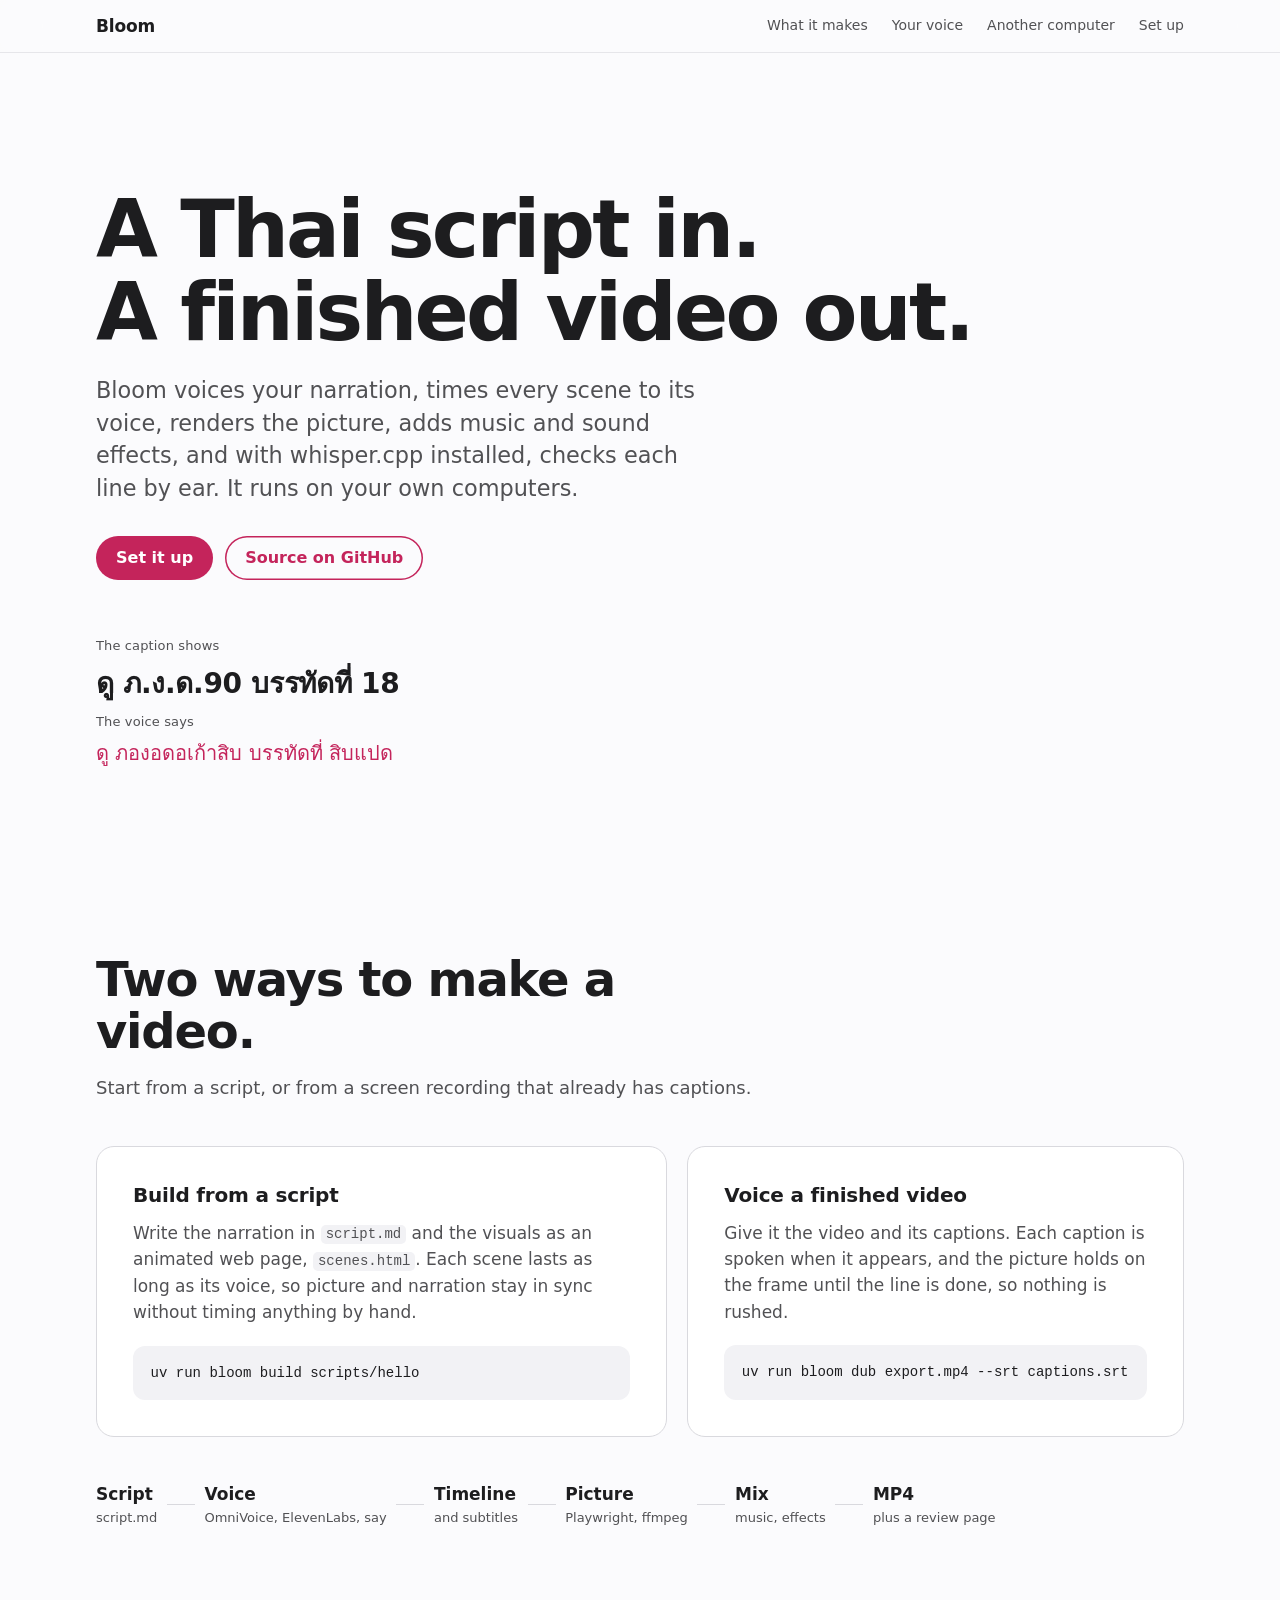
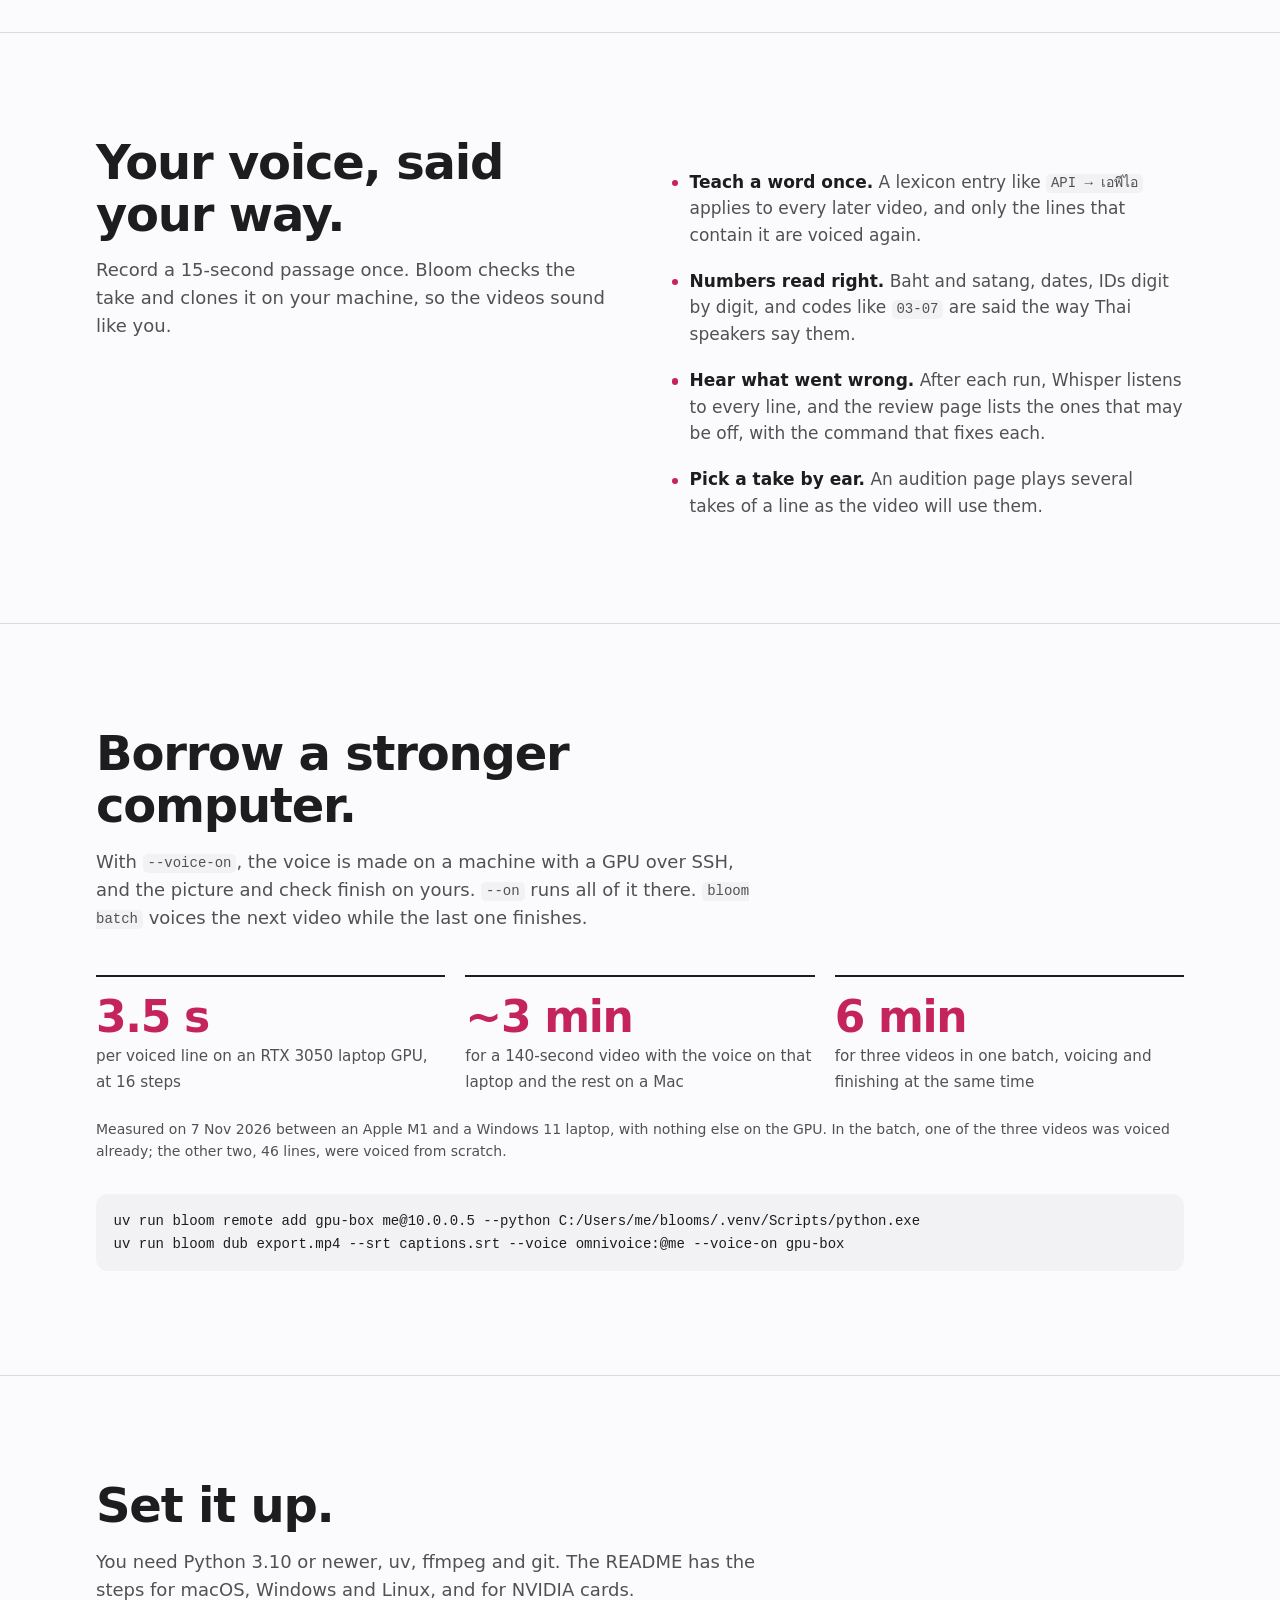
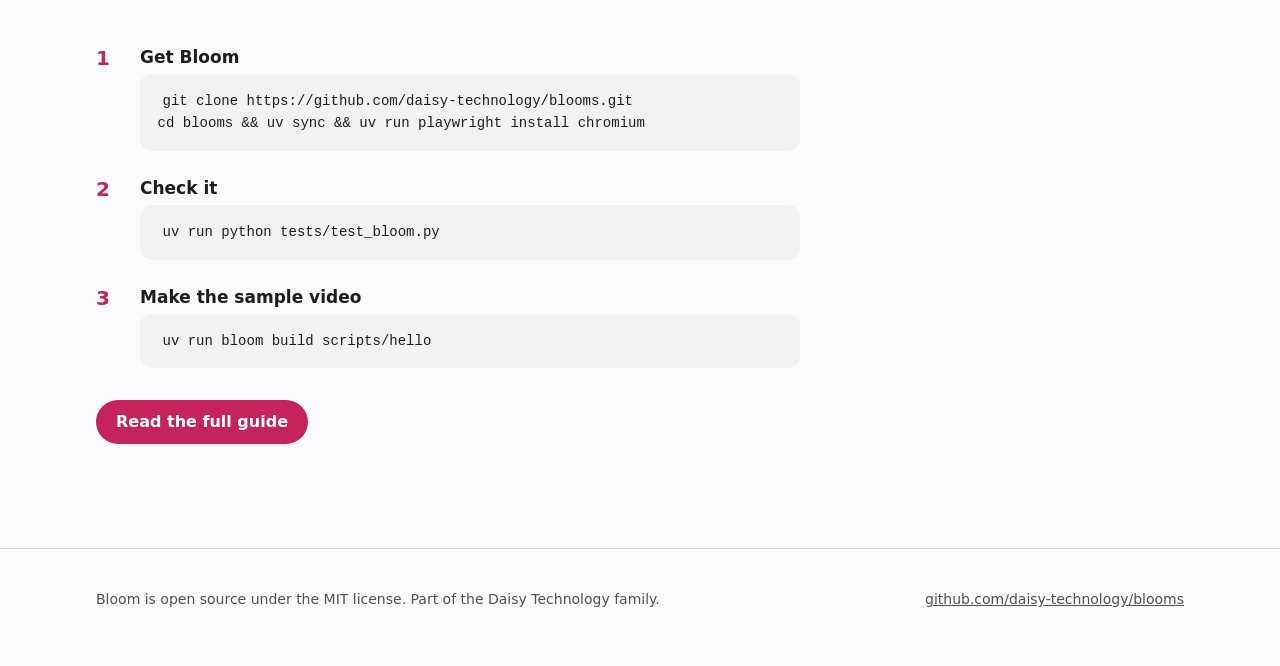
==== docs/index.html @ 54e86c18 "Add a setup guide and a one-page tour The README's Install section becomes Set up: the tools for mac" ====
<!doctype html>
<html lang="en">
<head>
<meta charset="utf-8">
<meta name="viewport" content="width=device-width, initial-scale=1">
<title>Bloom: Thai voiceover videos</title>
<meta name="description" content="Bloom turns a Thai voiceover script into a finished, animated video, and voices videos made elsewhere. Open source, MIT.">
<style>
  /* Design read: open-source tool page for Thai creators and developers, Apple-like calm product language.
     Dials ENERGY 2 / RHYTHM 2 / MOTION 1: press feedback only. One accent (rose), used for the actions and the
     measured numbers. Motif: the caption/voice pair, Bloom's own {shown|spoken} idea. */
  :root {
    --bg: #fbfbfd;
    --surface: #ffffff;
    --ink: #1d1d1f;
    --muted: #515154;
    --line: #d9d9de;
    --accent: #c4245b;
    --accent-ink: #ffffff;
    --code-bg: #f2f2f5;
    --nav: rgba(251, 251, 253, 0.72);
    --thai: "Thonburi", "Leelawadee UI", "Noto Sans Thai", "Sarabun", sans-serif;
  }
  @media (prefers-color-scheme: dark) {
    :root {
      --bg: #000000;
      --surface: #111113;
      --ink: #f5f5f7;
      --muted: #a1a1a6;
      --line: #2e2e33;
      --accent: #ff5c8a;
      --accent-ink: #1d0009;
      --code-bg: #17171a;
      --nav: rgba(0, 0, 0, 0.66);
    }
  }
  * { box-sizing: border-box; }
  html { scroll-behavior: smooth; scroll-padding-top: 4rem; }
  body {
    margin: 0;
    background: var(--bg);
    color: var(--ink);
    font: 1.0625rem/1.55 system-ui, -apple-system, "Segoe UI", var(--thai);
    -webkit-font-smoothing: antialiased;
  }
  [lang="th"] { font-family: system-ui, var(--thai); line-height: 1.7; }
  a { color: inherit; }
  :focus-visible { outline: 3px solid var(--accent); outline-offset: 3px; border-radius: 6px; }
  .skip { position: absolute; left: -999px; top: 0.5rem; background: var(--surface); padding: 0.5rem 1rem; border-radius: 8px; }
  .skip:focus { left: 1rem; z-index: 10; }
  .wrap { width: min(68rem, 100% - 2.5rem); margin-inline: auto; }

  /* translucent nav: content scrolls under it, a soft edge instead of a hard rule */
  nav {
    position: sticky; top: 0; z-index: 5;
    background: var(--nav);
    backdrop-filter: saturate(180%) blur(20px);
    -webkit-backdrop-filter: saturate(180%) blur(20px);
    box-shadow: 0 1px 0 color-mix(in srgb, var(--line) 60%, transparent);
  }
  nav .wrap { display: flex; align-items: center; gap: 1.5rem; height: 3.25rem; }
  .mark { font-weight: 650; letter-spacing: -0.01em; text-decoration: none; margin-right: auto; }
  nav a:not(.mark) { color: var(--muted); text-decoration: none; font-size: 0.875rem; }
  nav a:not(.mark):hover { color: var(--ink); }

  h1, h2, h3 { margin: 0; font-weight: 700; }
  h1 { font-size: clamp(2.6rem, 7vw, 5rem); line-height: 1.04; letter-spacing: -0.035em; }
  h2 { font-size: clamp(1.9rem, 4.2vw, 3rem); line-height: 1.08; letter-spacing: -0.025em; }
  h3 { font-size: 1.25rem; line-height: 1.25; letter-spacing: -0.01em; }
  p { margin: 0; }
  .lede { font-size: clamp(1.15rem, 2.2vw, 1.4rem); line-height: 1.45; color: var(--muted); max-width: 38rem; }

  .hero { padding: clamp(4rem, 12vw, 8.5rem) 0 clamp(3rem, 8vw, 5rem); }
  .hero .lede { margin-top: 1.25rem; }
  .actions { display: flex; flex-wrap: wrap; gap: 0.75rem; margin-top: 2rem; }
  .btn {
    display: inline-flex; align-items: center; min-height: 2.75rem; padding: 0 1.25rem;
    border-radius: 980px; font-size: 1rem; font-weight: 600; text-decoration: none;
    transition: transform 100ms ease-out, background-color 150ms ease;
  }
  .btn:active { transform: scale(0.97); }  /* feedback on press, not on release */
  .btn-primary { background: var(--accent); color: var(--accent-ink); }
  .btn-quiet { color: var(--accent); box-shadow: inset 0 0 0 1.5px var(--accent); }

  /* the motif: what the caption shows, over what the voice says */
  .pair { margin-top: 3.5rem; display: grid; gap: 0.25rem; max-width: 40rem; }
  .pair .shown { font-size: clamp(1.3rem, 3vw, 1.75rem); font-weight: 600; letter-spacing: -0.01em; }
  .pair .spoken { color: var(--accent); font-size: clamp(1.05rem, 2.2vw, 1.25rem); }
  .pair .label { font-size: 0.8125rem; color: var(--muted); letter-spacing: 0.01em; }

  section { padding: clamp(3.5rem, 9vw, 6.5rem) 0; }
  section + section { border-top: 1px solid var(--line); }
  .head { max-width: 42rem; }
  .head p { margin-top: 1rem; color: var(--muted); font-size: 1.125rem; }

  .ways { display: grid; grid-template-columns: 1.15fr 1fr; gap: 1.25rem; margin-top: 2.75rem; }
  .ways > *, .split > *, .steps li > * { min-width: 0; }  /* a long command scrolls in its block, never widens the page */
  .way { background: var(--surface); border: 1px solid var(--line); border-radius: 18px; padding: clamp(1.5rem, 3vw, 2.25rem); }
  .way p { margin-top: 0.75rem; color: var(--muted); }
  .way pre { margin-top: 1.25rem; }

  pre, code { font-family: ui-monospace, "SF Mono", Menlo, Consolas, monospace; font-size: 0.875rem; }
  pre { margin: 0; background: var(--code-bg); border-radius: 12px; padding: 1rem 1.1rem; overflow-x: auto; line-height: 1.6; }
  p code, li code { background: var(--code-bg); padding: 0.1em 0.35em; border-radius: 5px; }

  .flow { list-style: none; margin: 2.75rem 0 0; padding: 0; display: flex; flex-wrap: wrap; gap: 0.5rem 0; }
  .flow li { display: flex; align-items: center; font-weight: 600; }
  .flow li + li::before { content: ""; width: 1.75rem; height: 1.5px; background: var(--line); margin: 0 0.6rem; }
  .flow small { display: block; font-weight: 400; color: var(--muted); font-size: 0.8125rem; }

  .split { display: grid; grid-template-columns: 1fr 1fr; gap: clamp(2rem, 5vw, 4rem); align-items: start; }
  .points { margin: 2rem 0 0; padding: 0; list-style: none; display: grid; gap: 1.25rem; }
  .points li { padding-left: 1.1rem; position: relative; color: var(--muted); }
  .points li strong { color: var(--ink); }
  .points li::before { content: ""; position: absolute; left: 0; top: 0.65em; width: 0.4rem; height: 0.4rem; border-radius: 50%; background: var(--accent); }

  .numbers { display: grid; grid-template-columns: repeat(3, 1fr); gap: 1.25rem; margin-top: 2.75rem; }
  .numbers div { border-top: 2px solid var(--ink); padding-top: 1rem; }
  .numbers b { display: block; font-size: clamp(2rem, 4.5vw, 2.75rem); letter-spacing: -0.03em; line-height: 1.1; color: var(--accent); }
  .numbers span { color: var(--muted); font-size: 0.95rem; }
  .note { margin-top: 1.5rem; font-size: 0.875rem; color: var(--muted); }

  .steps { counter-reset: s; list-style: none; margin: 2.5rem 0 0; padding: 0; display: grid; gap: 1.5rem; max-width: 44rem; }
  .steps li { counter-increment: s; display: grid; grid-template-columns: 2rem 1fr; gap: 0.25rem 0.75rem; }
  .steps li::before { content: counter(s); grid-row: span 2; font-weight: 700; color: var(--accent); font-size: 1.25rem; line-height: 1.4; }
  .steps p { color: var(--muted); }

  footer { padding: 2.5rem 0 3.5rem; color: var(--muted); font-size: 0.875rem; border-top: 1px solid var(--line); }
  footer .wrap { display: flex; flex-wrap: wrap; gap: 0.5rem 1.5rem; justify-content: space-between; }

  @media (max-width: 760px) {
    nav a.opt { display: none; }
    .ways, .split { grid-template-columns: 1fr; }
    .numbers { grid-template-columns: 1fr; }
    .flow { display: grid; grid-template-columns: 1fr 1fr; gap: 1rem; }  /* wrapped rows would start on a connector */
    .flow li { align-items: flex-start; }
    .flow li + li::before { content: none; }
  }
  @media (prefers-reduced-motion: reduce) {
    html { scroll-behavior: auto; }
    .btn, .btn:active { transition: none; transform: none; }
  }
  @media (prefers-reduced-transparency: reduce) {
    nav { background: var(--bg); backdrop-filter: none; -webkit-backdrop-filter: none; }
  }
  @media (prefers-contrast: more) {
    :root { --muted: var(--ink); --line: var(--ink); }
  }
</style>
</head>
<body>
<a class="skip" href="#main">Skip to content</a>
<nav aria-label="Main">
  <div class="wrap">
    <a class="mark" href="#top">Bloom</a>
    <a class="opt" href="#ways">What it makes</a>
    <a class="opt" href="#voice">Your voice</a>
    <a class="opt" href="#gpu">Another computer</a>
    <a href="#setup">Set up</a>
  </div>
</nav>

<main id="main">
  <header class="hero" id="top">
    <div class="wrap">
      <h1>A Thai script in.<br>A finished video out.</h1>
      <p class="lede">Bloom voices your narration, times every scene to its voice, renders the picture, adds music and sound effects, and with whisper.cpp installed, checks each line by ear. It runs on your own computers.</p>
      <div class="actions">
        <a class="btn btn-primary" href="#setup">Set it up</a>
        <a class="btn btn-quiet" href="https://github.com/daisy-technology/blooms">Source on GitHub</a>
      </div>
      <div class="pair" aria-label="Example: what the caption shows and what the voice says">
        <span class="label">The caption shows</span>
        <span class="shown" lang="th">ดู ภ.ง.ด.90 บรรทัดที่ 18</span>
        <span class="label">The voice says</span>
        <span class="spoken" lang="th">ดู ภองอดอเก้าสิบ บรรทัดที่ สิบแปด</span>
      </div>
    </div>
  </header>

  <section id="ways">
    <div class="wrap">
      <div class="head">
        <h2>Two ways to make a video.</h2>
        <p>Start from a script, or from a screen recording that already has captions.</p>
      </div>
      <div class="ways">
        <article class="way">
          <h3>Build from a script</h3>
          <p>Write the narration in <code>script.md</code> and the visuals as an animated web page, <code>scenes.html</code>. Each scene lasts as long as its voice, so picture and narration stay in sync without timing anything by hand.</p>
          <pre><code>uv run bloom build scripts/hello</code></pre>
        </article>
        <article class="way">
          <h3>Voice a finished video</h3>
          <p>Give it the video and its captions. Each caption is spoken when it appears, and the picture holds on the frame until the line is done, so nothing is rushed.</p>
          <pre><code>uv run bloom dub export.mp4 --srt captions.srt</code></pre>
        </article>
      </div>
      <ol class="flow" aria-label="What happens in a build">
        <li><span>Script<small>script.md</small></span></li>
        <li><span>Voice<small>OmniVoice, ElevenLabs, say</small></span></li>
        <li><span>Timeline<small>and subtitles</small></span></li>
        <li><span>Picture<small>Playwright, ffmpeg</small></span></li>
        <li><span>Mix<small>music, effects</small></span></li>
        <li><span>MP4<small>plus a review page</small></span></li>
      </ol>
    </div>
  </section>

  <section id="voice">
    <div class="wrap split">
      <div class="head">
        <h2>Your voice, said your way.</h2>
        <p>Record a 15-second passage once. Bloom checks the take and clones it on your machine, so the videos sound like you.</p>
      </div>
      <ul class="points">
        <li><strong>Teach a word once.</strong> A lexicon entry like <code>API → เอพีไอ</code> applies to every later video, and only the lines that contain it are voiced again.</li>
        <li><strong>Numbers read right.</strong> Baht and satang, dates, IDs digit by digit, and codes like <code>03-07</code> are said the way Thai speakers say them.</li>
        <li><strong>Hear what went wrong.</strong> After each run, Whisper listens to every line, and the review page lists the ones that may be off, with the command that fixes each.</li>
        <li><strong>Pick a take by ear.</strong> An audition page plays several takes of a line as the video will use them.</li>
      </ul>
    </div>
  </section>

  <section id="gpu">
    <div class="wrap">
      <div class="head">
        <h2>Borrow a stronger computer.</h2>
        <p>With <code>--voice-on</code>, the voice is made on a machine with a GPU over SSH, and the picture and check finish on yours. <code>--on</code> runs all of it there. <code>bloom batch</code> voices the next video while the last one finishes.</p>
      </div>
      <div class="numbers">
        <div><b>3.5 s</b><span>per voiced line on an RTX 3050 laptop GPU, at 16 steps</span></div>
        <div><b>~3 min</b><span>for a 140-second video with the voice on that laptop and the rest on a Mac</span></div>
        <div><b>6 min</b><span>for three videos in one batch, voicing and finishing at the same time</span></div>
      </div>
      <p class="note">Measured on 7 Nov 2026 between an Apple M1 and a Windows 11 laptop, with nothing else on the GPU. In the batch, one of the three videos was voiced already; the other two, 46 lines, were voiced from scratch.</p>
      <pre style="margin-top:2rem"><code>uv run bloom remote add gpu-box me@10.0.0.5 --python C:/Users/me/blooms/.venv/Scripts/python.exe
uv run bloom dub export.mp4 --srt captions.srt --voice omnivoice:@me --voice-on gpu-box</code></pre>
    </div>
  </section>

  <section id="setup">
    <div class="wrap">
      <div class="head">
        <h2>Set it up.</h2>
        <p>You need Python 3.10 or newer, uv, ffmpeg and git. The README has the steps for macOS, Windows and Linux, and for NVIDIA cards.</p>
      </div>
      <ol class="steps">
        <li><strong>Get Bloom</strong><pre><code>git clone https://github.com/daisy-technology/blooms.git
cd blooms && uv sync && uv run playwright install chromium</code></pre></li>
        <li><strong>Check it</strong><pre><code>uv run python tests/test_bloom.py</code></pre></li>
        <li><strong>Make the sample video</strong><pre><code>uv run bloom build scripts/hello</code></pre></li>
      </ol>
      <div class="actions">
        <a class="btn btn-primary" href="https://github.com/daisy-technology/blooms#set-up">Read the full guide</a>
      </div>
    </div>
  </section>
</main>

<footer>
  <div class="wrap">
    <span>Bloom is open source under the MIT license. Part of the Daisy Technology family.</span>
    <a href="https://github.com/daisy-technology/blooms">github.com/daisy-technology/blooms</a>
  </div>
</footer>
</body>
</html>
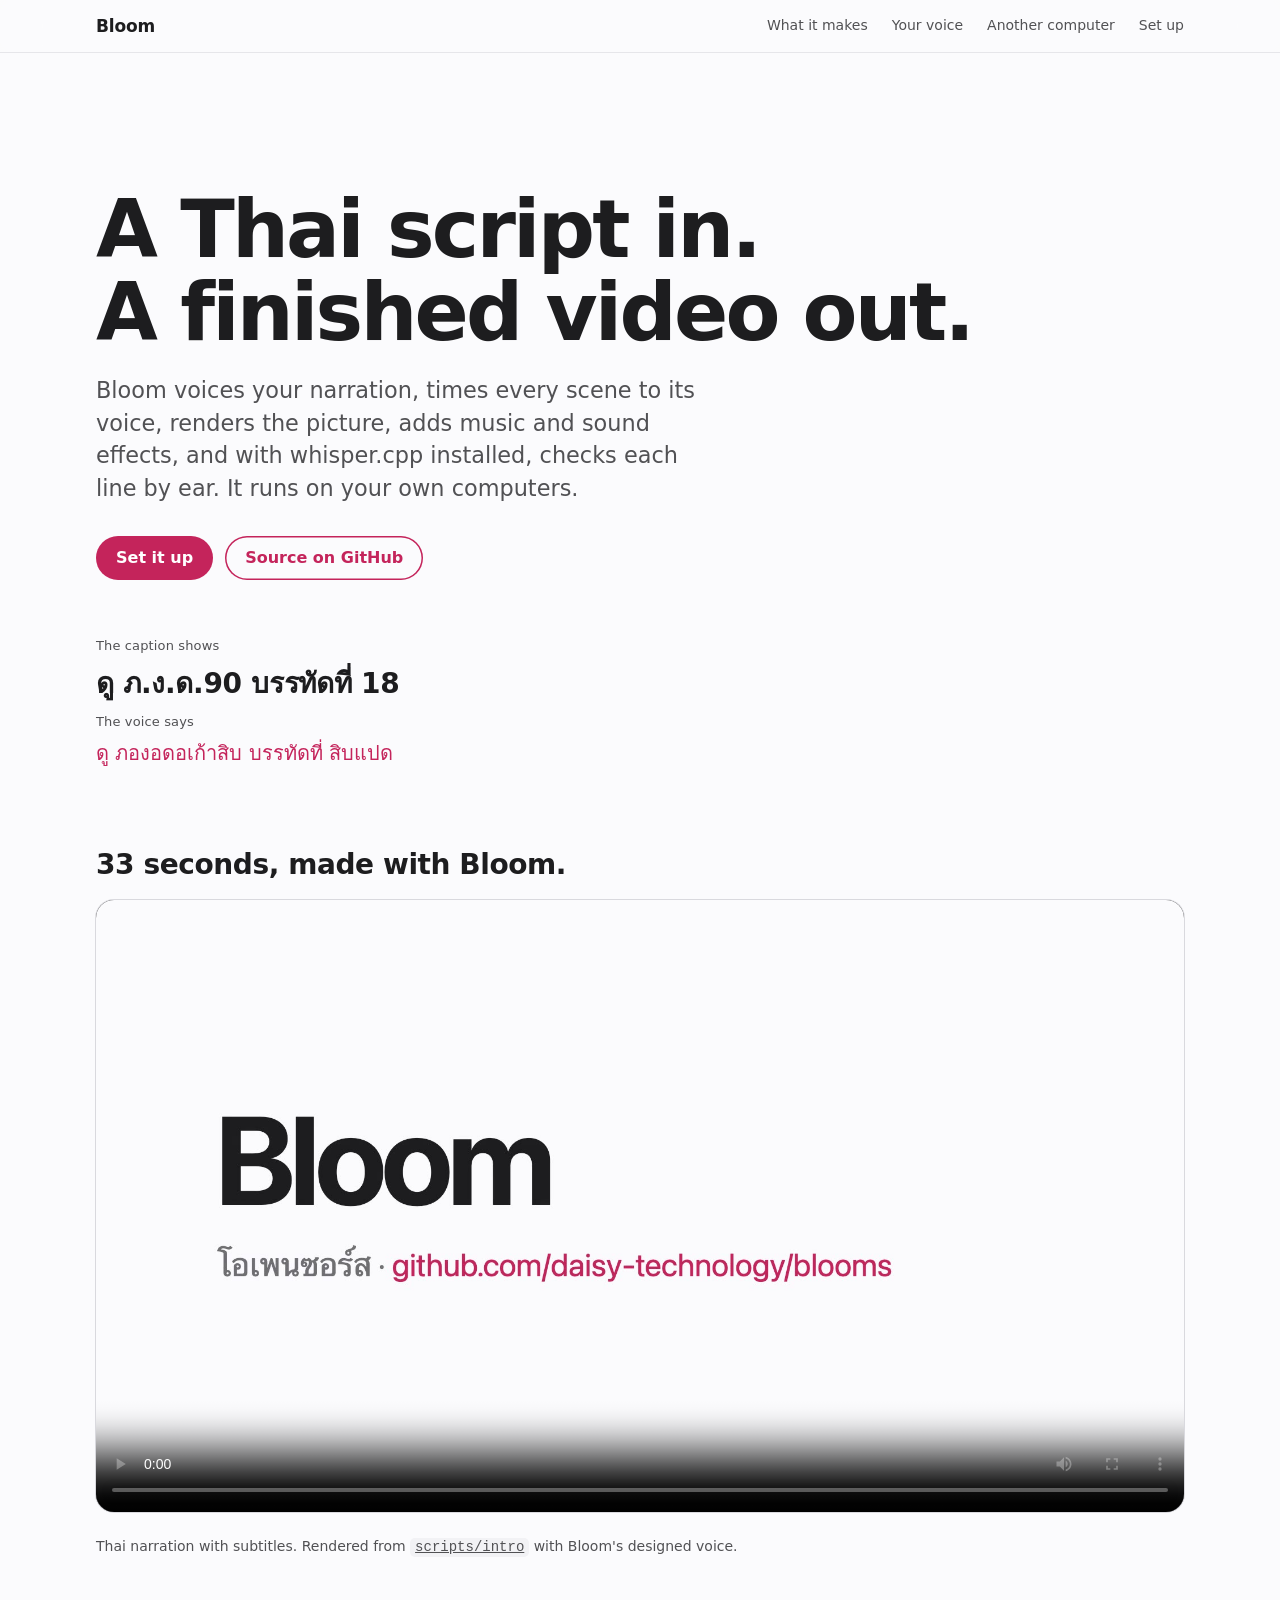
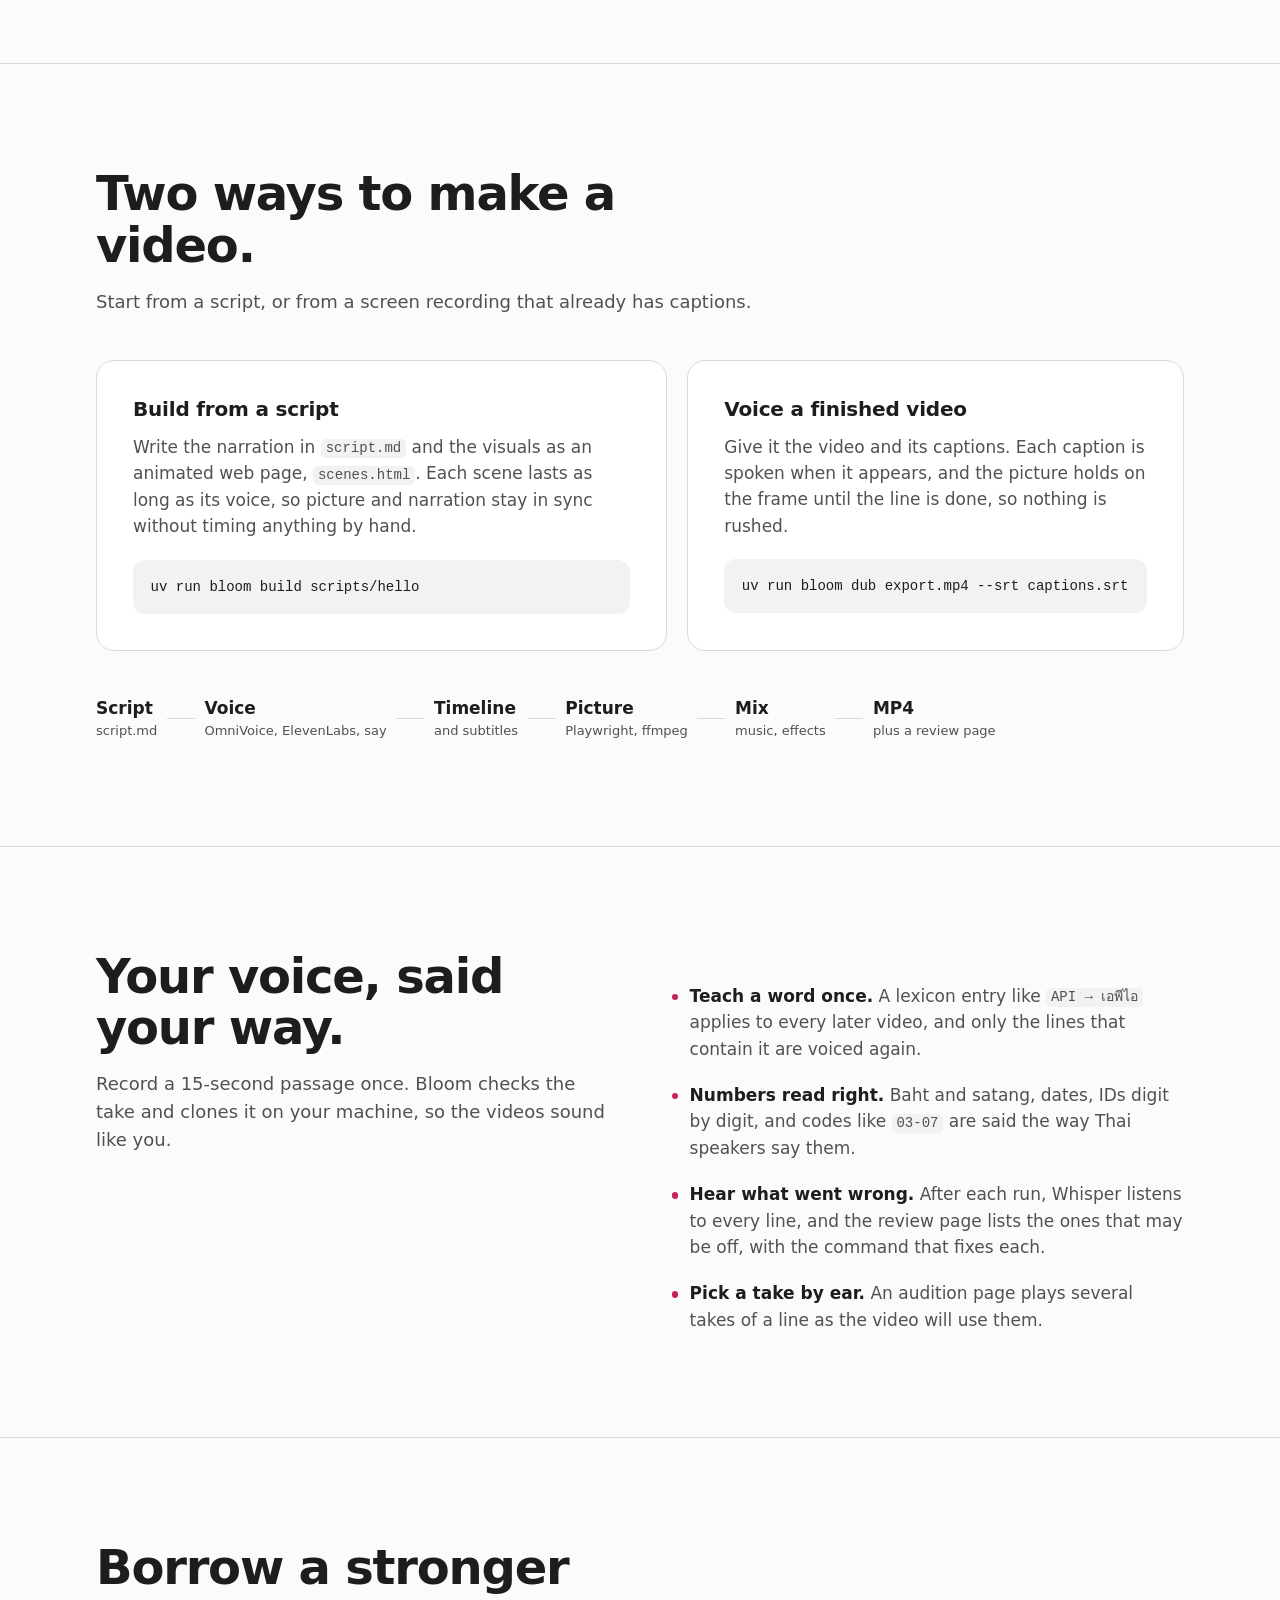
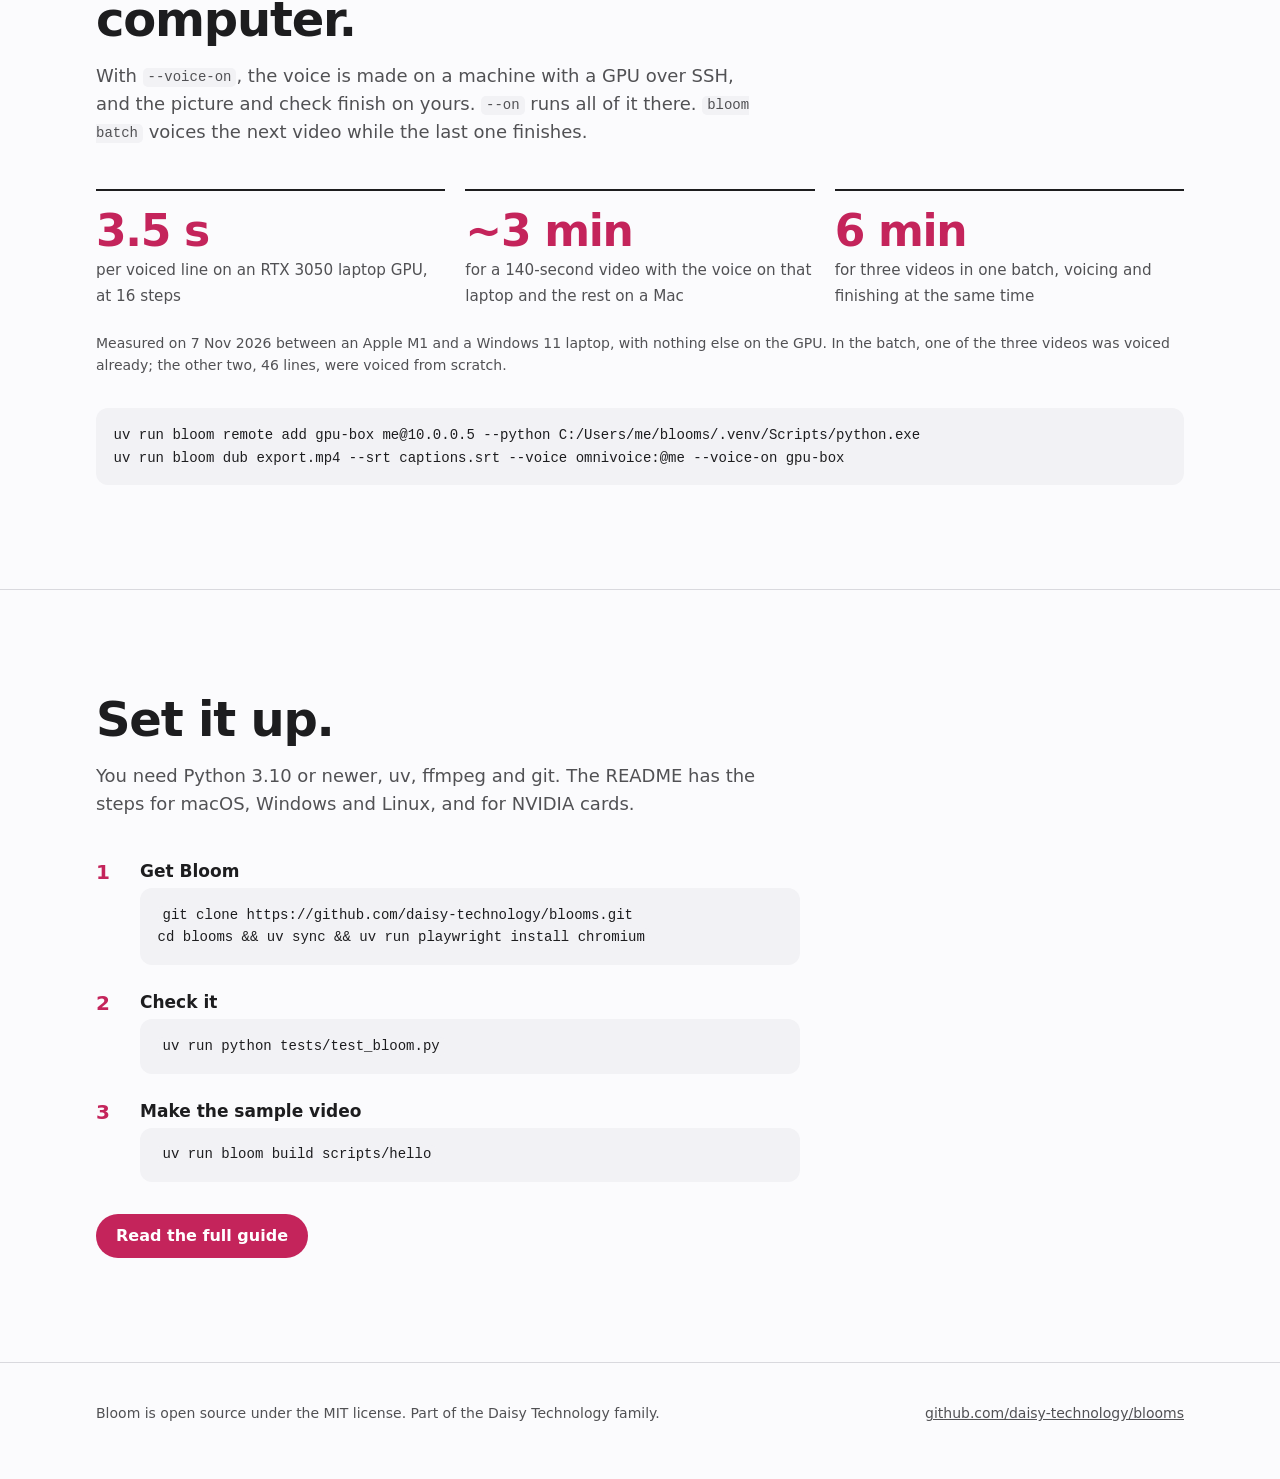
==== commit 1a8547c4: "Add a 33-second intro video, made with Bloom scripts/intro is a six-scene Thai project in the site's" ====
--- a/docs/index.html
+++ b/docs/index.html
@@ -89,6 +89,9 @@
   .pair .label { font-size: 0.8125rem; color: var(--muted); letter-spacing: 0.01em; }
 
   section { padding: clamp(3.5rem, 9vw, 6.5rem) 0; }
+  .film { padding-top: 0; }
+  .film-title { font-size: clamp(1.4rem, 2.6vw, 1.75rem); letter-spacing: -0.015em; margin-bottom: 1.25rem; }
+  .film video { display: block; width: 100%; height: auto; border-radius: 18px; background: #000; box-shadow: 0 0 0 1px var(--line); }
   section + section { border-top: 1px solid var(--line); }
   .head { max-width: 42rem; }
   .head p { margin-top: 1rem; color: var(--muted); font-size: 1.125rem; }
@@ -178,6 +181,17 @@
     </div>
   </header>
 
+  <section id="intro" class="film" aria-labelledby="intro-title">
+    <div class="wrap">
+      <h2 id="intro-title" class="film-title">33 seconds, made with Bloom.</h2>
+      <video controls playsinline preload="metadata" poster="media/bloom-intro.jpg" width="1920" height="1080">
+        <source src="media/bloom-intro.mp4" type="video/mp4">
+        <a href="media/bloom-intro.mp4">Download the intro (MP4, 1.8 MB)</a>
+      </video>
+      <p class="note">Thai narration with subtitles. Rendered from <a href="https://github.com/daisy-technology/blooms/tree/main/scripts/intro"><code>scripts/intro</code></a> with Bloom's designed voice.</p>
+    </div>
+  </section>
+
   <section id="ways">
     <div class="wrap">
       <div class="head">
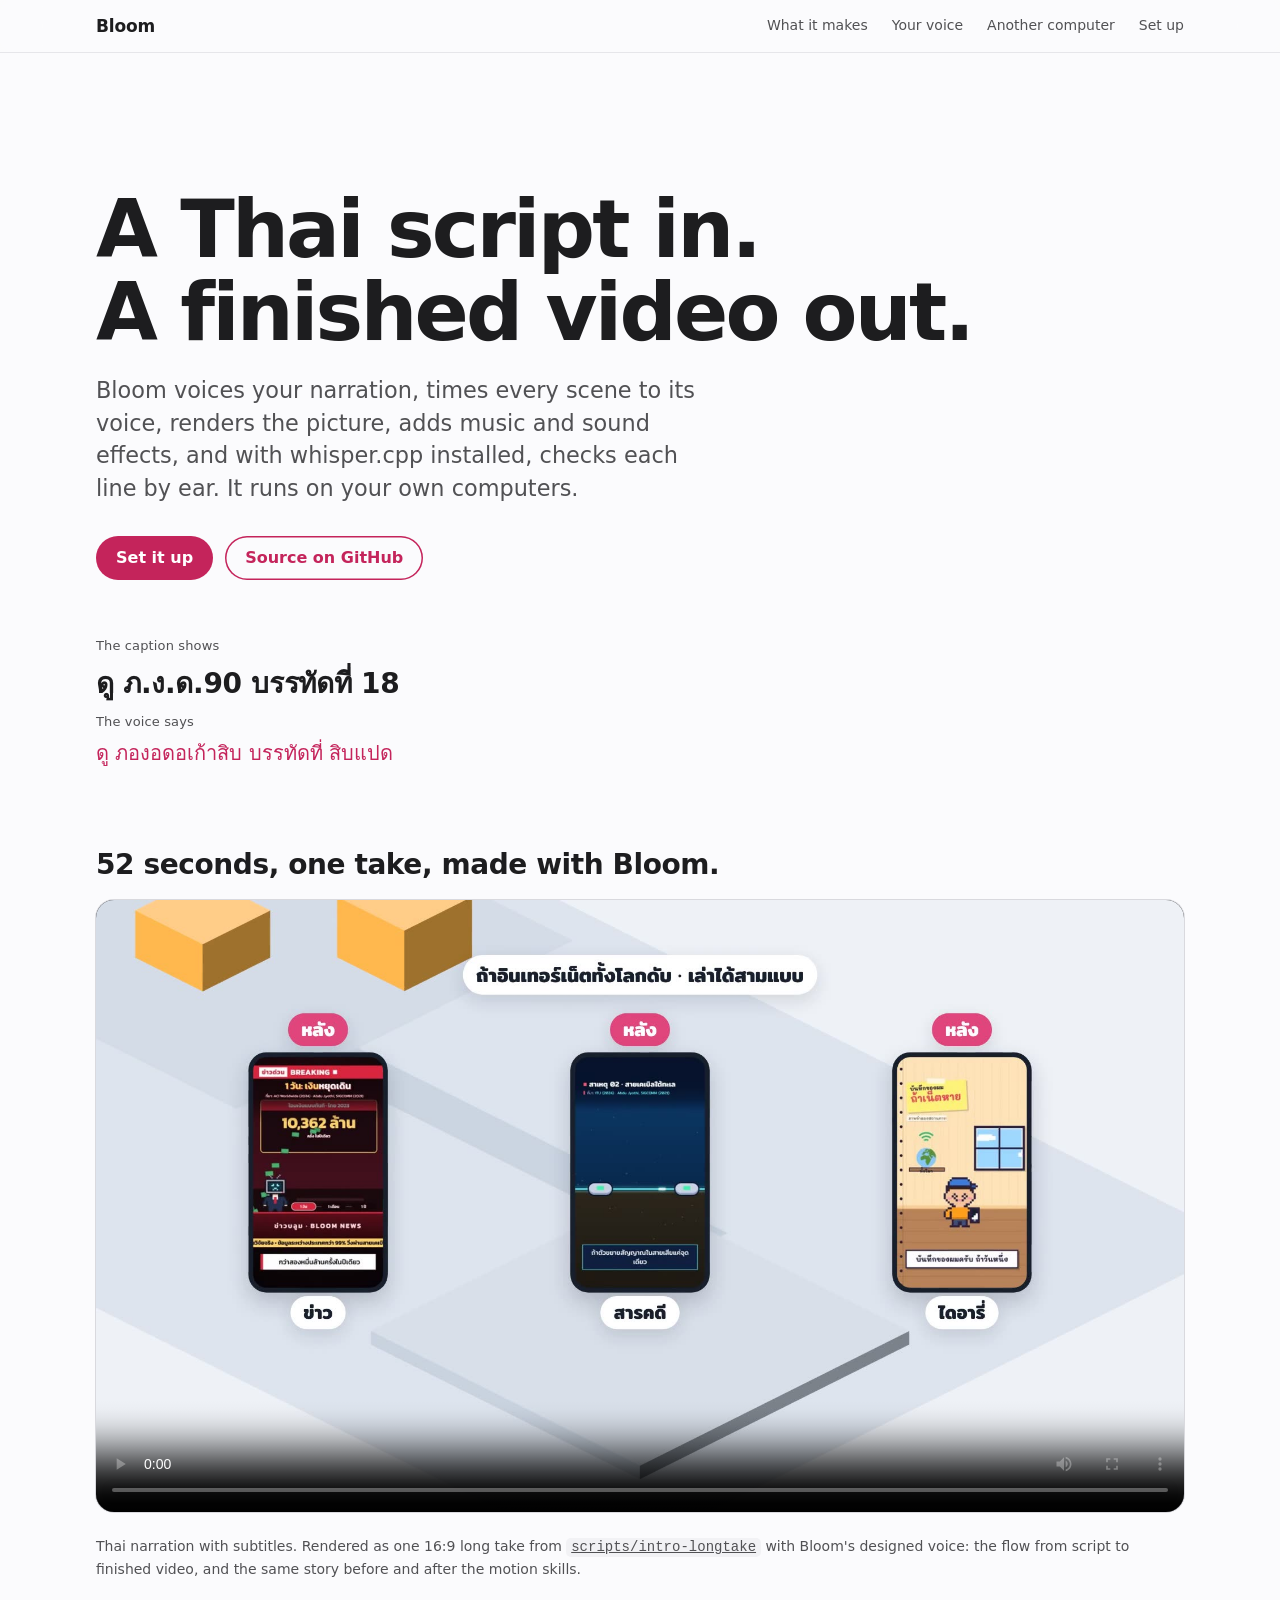
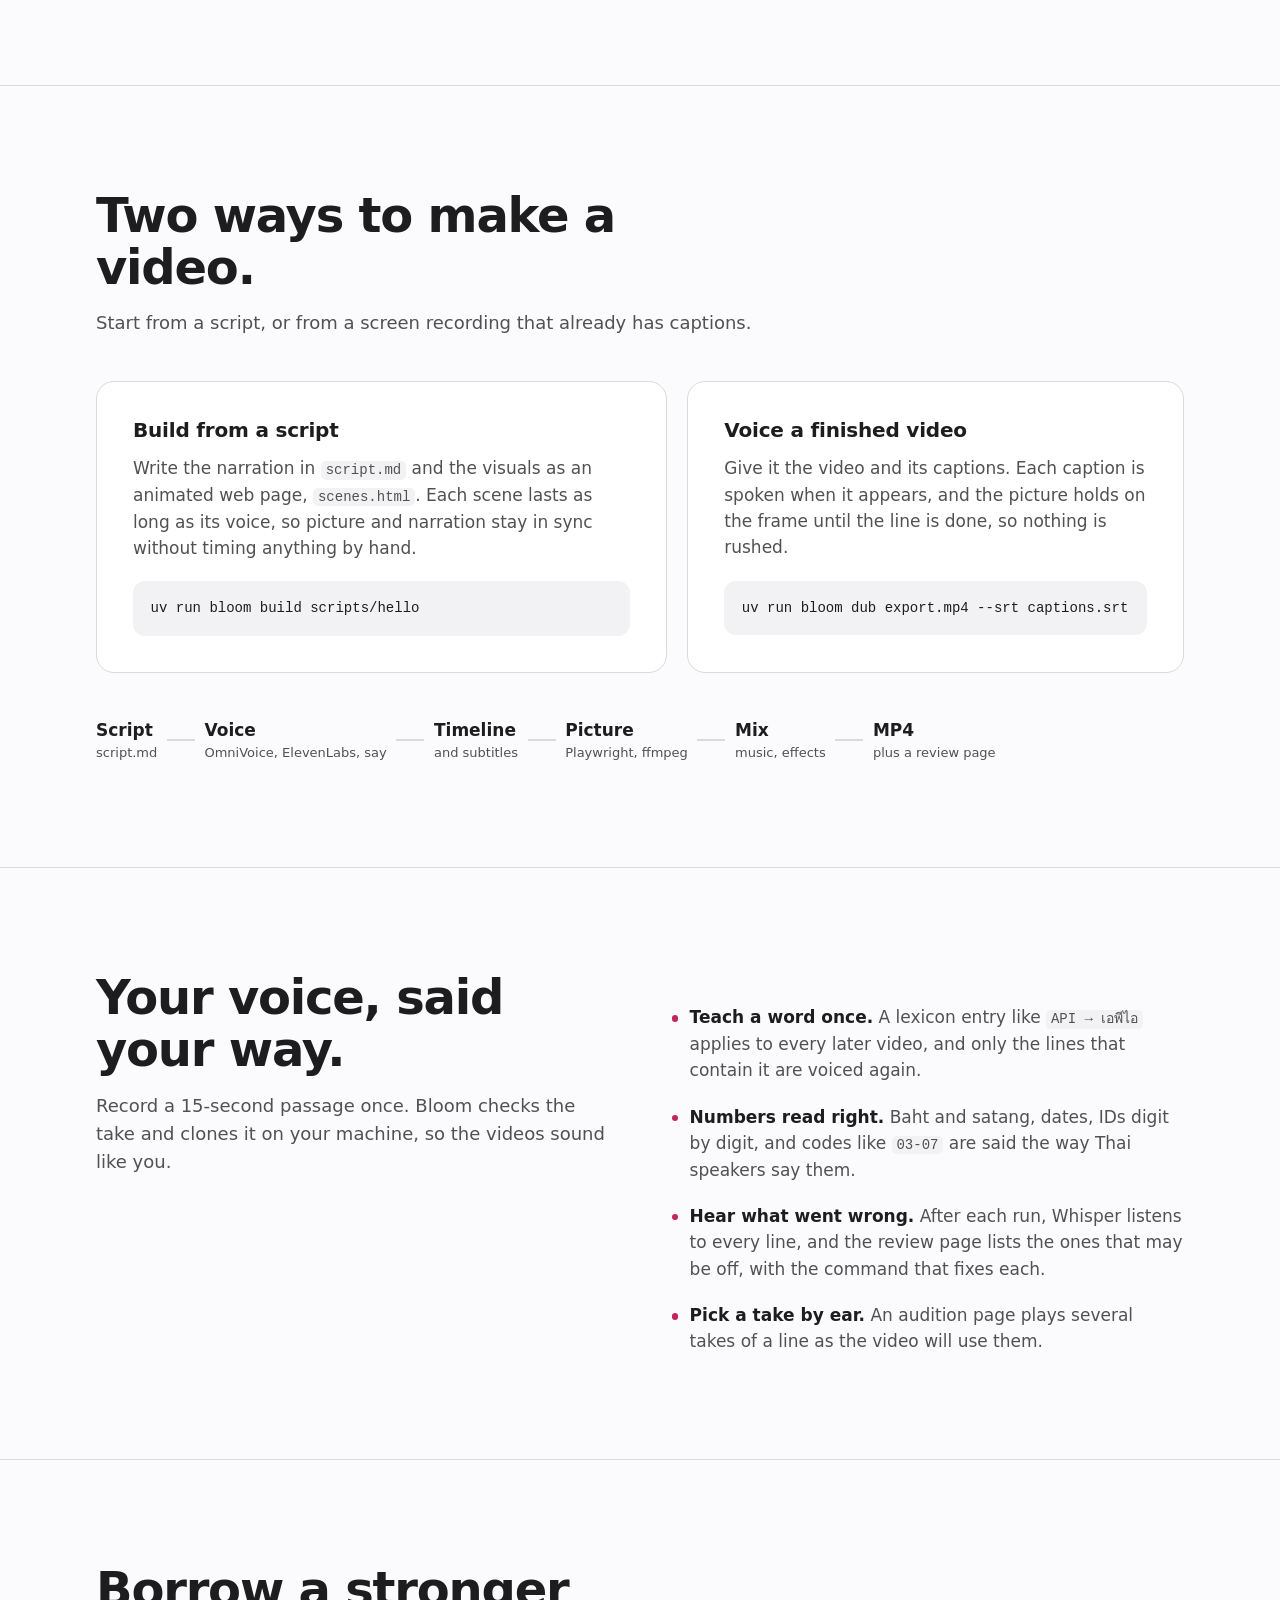
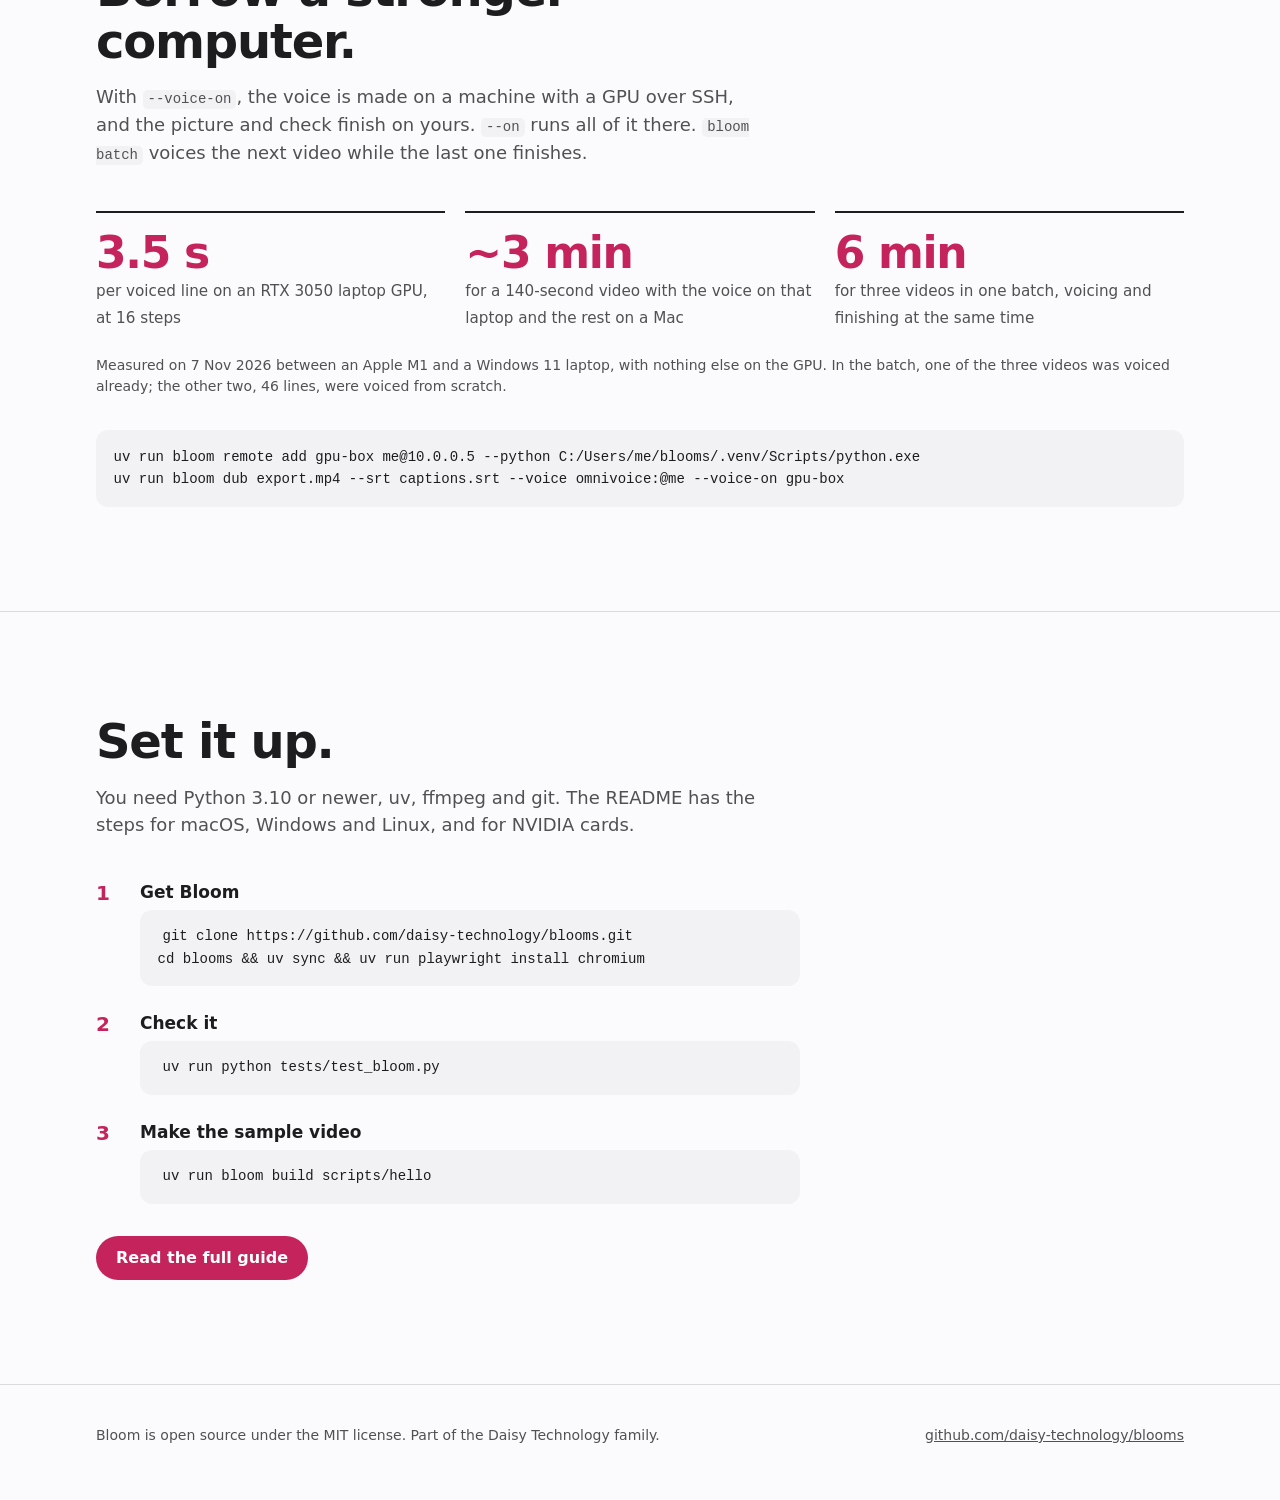
==== commit 4f62b928: "Rework the no-internet bench as animation and add the long-take intro - scripts/no-internet-{news,do" ====
--- a/docs/index.html
+++ b/docs/index.html
@@ -3,7 +3,8 @@
 <head>
 <meta charset="utf-8">
 <meta name="viewport" content="width=device-width, initial-scale=1">
-<title>Bloom: Thai voiceover videos</title>
+<link rel="icon" href="media/bloom-icon.svg" type="image/svg+xml">
+  <title>Bloom: Thai voiceover videos</title>
 <meta name="description" content="Bloom turns a Thai voiceover script into a finished, animated video, and voices videos made elsewhere. Open source, MIT.">
 <style>
   /* Design read: open-source tool page for Thai creators and developers, Apple-like calm product language.
@@ -183,12 +184,12 @@
 
   <section id="intro" class="film" aria-labelledby="intro-title">
     <div class="wrap">
-      <h2 id="intro-title" class="film-title">33 seconds, made with Bloom.</h2>
+      <h2 id="intro-title" class="film-title">52 seconds, one take, made with Bloom.</h2>
       <video controls playsinline preload="metadata" poster="media/bloom-intro.jpg" width="1920" height="1080">
         <source src="media/bloom-intro.mp4" type="video/mp4">
-        <a href="media/bloom-intro.mp4">Download the intro (MP4, 1.8 MB)</a>
+        <a href="media/bloom-intro.mp4">Download the intro (MP4, 4.4 MB)</a>
       </video>
-      <p class="note">Thai narration with subtitles. Rendered from <a href="https://github.com/daisy-technology/blooms/tree/main/scripts/intro"><code>scripts/intro</code></a> with Bloom's designed voice.</p>
+      <p class="note">Thai narration with subtitles. Rendered as one 16:9 long take from <a href="https://github.com/daisy-technology/blooms/tree/main/scripts/intro-longtake"><code>scripts/intro-longtake</code></a> with Bloom's designed voice: the flow from script to finished video, and the same story before and after the motion skills.</p>
     </div>
   </section>
 
